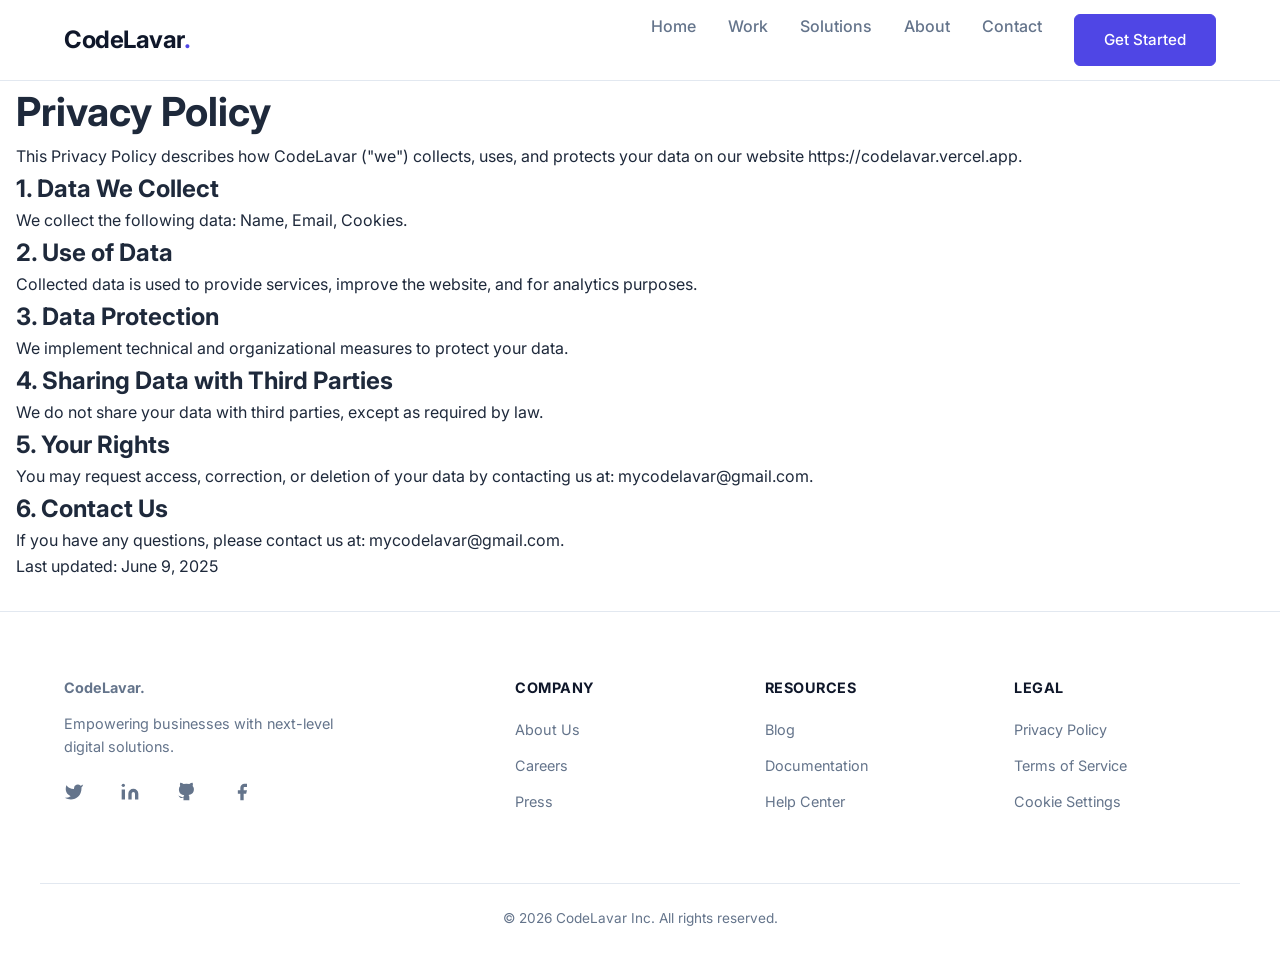
==== privacy-policy.html @ 0c87b5e1 "add privacy policy" ====
<!doctype html>
<html lang="en">
  <head>
    <meta charset="UTF-8" />
    <meta name="viewport" content="width=device-width, initial-scale=1.0" />
    <title>Privacy Policy</title>
    <link
      href="https://fonts.googleapis.com/css2?family=Inter:wght@300;400;600;700&display=swap"
      rel="stylesheet"
    />
    <link rel="stylesheet" href="style.css" />
  </head>
  <body>
    <!-- Navigation -->
    <header id="header">
      <div class="container nav-container">
        <a href="index.html" class="logo">CodeLavar<span class="dot">.</span></a>

        <nav>
          <ul class="nav-links">
            <li><a href="index.html">Home</a></li>
            <li><a href="#samples">Work</a></li>
            <li><a href="index.html#features">Solutions</a></li>
            <li><a href="#about">About</a></li>
            <li><a href="#contact">Contact</a></li>
            <li><a href="#contact" class="btn-primary">Get Started</a></li>
          </ul>
        </nav>

        <button class="hamburger" aria-label="Toggle navigation">
          <span class="bar"></span>
          <span class="bar"></span>
          <span class="bar"></span>
        </button>
      </div>
    </header>
    <main class="privacy-section">
      <h1 class="privacy-heading">Privacy Policy</h1>
      <p>
        This Privacy Policy describes how CodeLavar ("we") collects, uses, and
        protects your data on our website https://codelavar.vercel.app.
      </p>
      <h2>1. Data We Collect</h2>
      <p>We collect the following data: Name, Email, Cookies.</p>
      <h2>2. Use of Data</h2>
      <p>
        Collected data is used to provide services, improve the website, and for
        analytics purposes.
      </p>
      <h2>3. Data Protection</h2>
      <p>
        We implement technical and organizational measures to protect your data.
      </p>
      <h2>4. Sharing Data with Third Parties</h2>
      <p>
        We do not share your data with third parties, except as required by law.
      </p>
      <h2>5. Your Rights</h2>
      <p>
        You may request access, correction, or deletion of your data by
        contacting us at: mycodelavar@gmail.com.
      </p>
      <h2>6. Contact Us</h2>
      <p>
        If you have any questions, please contact us at: mycodelavar@gmail.com.
      </p>
      <p>Last updated: June 9, 2025</p>
    </main>
  </body>

  <!-- Footer -->
  <footer>
    <div class="container footer-grid">
      <!-- Column 1 -->
      <div class="footer-col">
        <a href="#" class="logo-footer">CodeLavar<span class="dot">.</span></a>
        <p>Empowering businesses with next-level digital solutions.</p>

        <!-- Social Media Buttons -->
        <div class="social-links">
          <a href="#" class="social-btn" aria-label="Twitter">
            <svg width="20" height="20" fill="currentColor" viewBox="0 0 24 24">
              <path
                d="M23 3a10.9 10.9 0 0 1-3.14 1.53 4.48 4.48 0 0 0-7.86 3v1A10.66 10.66 0 0 1 3 4s-4 9 5 13a11.64 11.64 0 0 1-7 2c9 5 20 0 20-11.5a4.5 4.5 0 0 0-.08-.83A7.72 7.72 0 0 0 23 3z"
              ></path>
            </svg>
          </a>
          <a href="#" class="social-btn" aria-label="LinkedIn">
            <svg width="20" height="20" fill="currentColor" viewBox="0 0 24 24">
              <path
                d="M16 8a6 6 0 0 1 6 6v7h-4v-7a2 2 0 0 0-2-2 2 2 0 0 0-2 2v7h-4v-7a6 6 0 0 1 6-6z"
              ></path>
              <rect x="2" y="9" width="4" height="12"></rect>
              <circle cx="4" cy="4" r="2"></circle>
            </svg>
          </a>
          <a href="#" class="social-btn" aria-label="GitHub">
            <svg width="20" height="20" fill="currentColor" viewBox="0 0 24 24">
              <path
                d="M9 19c-5 1.5-5-2.5-7-3m14 6v-3.87a3.37 3.37 0 0 0-.94-2.61c3.14-.35 6.44-1.54 6.44-7A5.44 5.44 0 0 0 20 4.77 5.07 5.07 0 0 0 19.91 1S18.73.65 16 2.48a13.38 13.38 0 0 0-7 0C6.27.65 5.09 1 5.09 1A5.07 5.07 0 0 0 5 4.77a5.44 5.44 0 0 0-1.5 3.78c0 5.42 3.3 6.61 6.44 7A3.37 3.37 0 0 0 9 18.13V22"
              ></path>
            </svg>
          </a>
          <a href="#" class="social-btn" aria-label="Facebook">
            <svg width="20" height="20" fill="currentColor" viewBox="0 0 24 24">
              <path
                d="M18 2h-3a5 5 0 0 0-5 5v3H7v4h3v8h4v-8h3l1-4h-4V7a1 1 0 0 1 1-1h3z"
              ></path>
            </svg>
          </a>
        </div>
      </div>

      <!-- Column 2 -->
      <div class="footer-col">
        <h4>Company</h4>
        <a href="#about">About Us</a>
        <a href="#">Careers</a>
        <a href="#">Press</a>
      </div>

      <!-- Column 3 -->
      <div class="footer-col">
        <h4>Resources</h4>
        <a href="#">Blog</a>
        <a href="#">Documentation</a>
        <a href="#">Help Center</a>
      </div>

      <!-- Column 4 -->
      <div class="footer-col">
        <h4>Legal</h4>
        <a href="./privacy-policy.html">Privacy Policy</a>
        <a href="#">Terms of Service</a>
        <a href="#">Cookie Settings</a>
      </div>
    </div>

    <div class="footer-bottom container">
      <p>&copy; <span id="year"></span> CodeLavar Inc. All rights reserved.</p>
    </div>
  </footer>

  <!-- Scroll to Top Button -->
  <a href="#" id="scroll-top" aria-label="Scroll to top">
    <svg
      width="24"
      height="24"
      fill="none"
      stroke="currentColor"
      stroke-width="2"
      viewBox="0 0 24 24"
    >
      <path d="M5 10l7-7m0 0l7 7m-7-7v18"></path>
    </svg>
  </a>

  <script src="script.js"></script>
</html>
---- style.css ----
/* --- Variables & Reset --- */
:root {
    --primary: #4f46e5;
    --primary-hover: #4338ca;
    --dark-bg: #0f172a;
    --light-bg: #f8fafc;
    --text-main: #1e293b;
    --text-muted: #64748b;
    --white: #ffffff;
    --border: #e2e8f0;

    --shadow-sm: 0 1px 2px 0 #0000000d;
    --shadow-md: 0 4px 6px -1px #0000001a, 0 2px 4px -1px #0000000f;
    --shadow-lg: 0 10px 15px -3px #0000001a, 0 4px 6px -2px #0000000d;

    --container-width: 1200px;
    --transition: all 0.3s ease;
}

* {
    margin: 0;
    padding: 0;
    box-sizing: border-box;
}

html {
    scroll-behavior: smooth;
}

body {
    font-family: 'Inter', sans-serif;
    color: var(--text-main);
    background-color: var(--white);
    line-height: 1.6;
    -webkit-font-smoothing: antialiased;
}

a {
    text-decoration: none;
    color: inherit;
}

ul {
    list-style: none;
}

/* --- Utility Classes --- */
.container {
    max-width: var(--container-width);
    margin: 0 auto;
    padding: 0 1.5rem;
}

.btn-primary,
.btn-outline,
.btn-white {
    display: inline-block;
    padding: 0.8rem 1.8rem;
    border-radius: 6px;
    font-weight: 500;
    font-size: 0.95rem;
    transition: var(--transition);
    cursor: pointer;
}

.btn-primary {
    background: var(--primary);
    color: var(--white);
    border: 1px solid var(--primary);
}

.btn-primary:hover {
    background: var(--primary-hover);
    border-color: var(--primary-hover);
    transform: translateY(-1px);
}

.btn-outline {
    background: transparent;
    border: 1px solid rgba(255, 255, 255, 0.3);
    color: var(--white);
    margin-left: 10px;
}

.btn-outline:hover {
    background: rgba(255, 255, 255, 0.1);
    border-color: var(--white);
}

.btn-white {
    background: var(--white);
    color: var(--primary);
    font-weight: 600;
}

.btn-white:hover {
    box-shadow: 0 5px 15px rgba(0, 0, 0, 0.2);
}

/* --- Navigation (Glassmorphism) --- */
header {
    position: fixed;
    width: 100%;
    top: 0;
    z-index: 1000;
    background: rgba(255, 255, 255, 0.9);
    -webkit-backdrop-filter: blur(10px);
    backdrop-filter: blur(10px);
    border-bottom: 1px solid var(--border);
    transition: var(--transition);
}

.nav-container {
    display: flex;
    justify-content: space-between;
    align-items: center;
    height: 80px;
}

.logo {
    font-size: 1.5rem;
    font-weight: 700;
    color: var(--dark-bg);
    letter-spacing: -0.5px;
}

.logo .dot {
    color: var(--primary);
}

.nav-links {
    display: flex;
    gap: 2rem;
}

.nav-links a {
    font-weight: 500;
    color: var(--text-muted);
    transition: var(--transition);
}

.nav-links a:hover {
    color: var(--primary);
}

.nav-links a.btn-primary {
    color: var(--white);
}

/* Mobile Menu Hidden Default */
.hamburger {
    display: none;
    background: none;
    border: none;
    cursor: pointer;
}

.bar {
    display: block;
    width: 25px;
    height: 2px;
    margin: 6px auto;
    background: var(--dark-bg);
    transition: var(--transition);
}

/* --- Hero Section --- */
#hero {
    position: relative;
    height: 100vh;
    min-height: 600px;
    background: var(--dark-bg);
    display: flex;
    align-items: center;
    justify-content: center;
    text-align: center;
    color: var(--white);
    overflow: hidden;
}

/* Abstract Background Shape */
#hero::before {
    content: '';
    position: absolute;
    top: -50%;
    left: -20%;
    width: 80%;
    height: 150%;
    background: radial-gradient(circle, #4f46e526 0%, #0f172a00 70%);
    z-index: 1;
}

.hero-content {
    position: relative;
    z-index: 2;
    max-width: 800px;
}

.tagline {
    display: inline-block;
    background: #ffffff1a;
    padding: 0.4rem 1rem;
    border-radius: 50px;
    font-size: 0.85rem;
    text-transform: uppercase;
    letter-spacing: 1px;
    margin-bottom: 1.5rem;
    color: #cbd5e1;
}

.hero-content h1 {
    font-size: clamp(2.5rem, 5vw, 4rem);
    line-height: 1.1;
    font-weight: 700;
    margin-bottom: 1.5rem;
    letter-spacing: -1px;
}

.hero-content p {
    font-size: 1.25rem;
    color: #94a3b8;
    margin-bottom: 2.5rem;
    font-weight: 300;
}

/* Animations */
.fade-in {
    opacity: 0;
    transform: translateY(20px);
    animation: fadeUp 0.8s forwards;
}

.delay-1 {
    animation-delay: 0.2s;
}

.delay-2 {
    animation-delay: 0.4s;
}

.delay-3 {
    animation-delay: 0.6s;
}

@keyframes fadeUp {
    to {
        opacity: 1;
        transform: translateY(0);
    }
}


/* --- Samples / Showcase Section --- */
#samples {
    padding: 6rem 0;
    background: var(--white);
    /* White background to contrast with Dark Hero and Light Features */
}

/* Optional: Small Badge above title */
.badge {
    display: inline-block;
    background: #e0e7ff;
    color: var(--primary);
    font-size: 0.8rem;
    font-weight: 600;
    padding: 0.3rem 0.8rem;
    border-radius: 20px;
    margin-bottom: 1rem;
    text-transform: uppercase;
    letter-spacing: 0.5px;
}

.samples-grid {
    display: grid;
    grid-template-columns: repeat(auto-fit, minmax(300px, 1fr));
    gap: 2.5rem;
}

.project-card {
    transition: var(--transition);
}

.project-image {
    position: relative;
    border-radius: 12px;
    overflow: hidden;
    box-shadow: var(--shadow-md);
    aspect-ratio: 16/10;
    /* Ensures uniform height */
    margin-bottom: 1.5rem;
}

.project-image img {
    width: 100%;
    height: 100%;
    object-fit: cover;
    transition: transform 0.5s ease;
}

/* Hover Effect: Zoom Image */
.project-card:hover .project-image img {
    transform: scale(1.05);
}

/* Overlay Effect */
.overlay {
    position: absolute;
    top: 0;
    left: 0;
    width: 100%;
    height: 100%;
    background: rgba(15, 23, 42, 0.4);
    opacity: 0;
    display: flex;
    align-items: center;
    justify-content: center;
    transition: var(--transition);
}

.project-card:hover .overlay {
    opacity: 1;
}

.btn-icon {
    width: 50px;
    height: 50px;
    background: var(--white);
    color: var(--primary);
    border-radius: 50%;
    display: flex;
    align-items: center;
    justify-content: center;
    font-size: 1.2rem;
    transform: translateY(20px);
    transition: all 0.4s ease;
}

.project-card:hover .btn-icon {
    transform: translateY(0);
}

.project-info h3 {
    font-size: 1.2rem;
    color: var(--text-main);
    font-weight: 600;
}

.category {
    font-size: 0.85rem;
    color: var(--primary);
    font-weight: 500;
    text-transform: uppercase;
    letter-spacing: 0.5px;
    margin-bottom: 0.5rem;
    display: block;
}

/* --- Features Section --- */
#features {
    padding: 6rem 0;
    background: var(--light-bg);
}

.section-header {
    text-align: center;
    max-width: 600px;
    margin: 0 auto 4rem auto;
}

.section-header h2 {
    font-size: 2.5rem;
    color: var(--dark-bg);
    margin-bottom: 1rem;
}

.section-header .subtitle {
    color: var(--text-muted);
    font-size: 1.1rem;
}

.features-grid {
    display: grid;
    grid-template-columns: repeat(auto-fit, minmax(300px, 1fr));
    gap: 2rem;
}

.card {
    background: var(--white);
    padding: 2.5rem;
    border-radius: 12px;
    border: 1px solid var(--border);
    transition: var(--transition);
}

.card:hover {
    transform: translateY(-5px);
    box-shadow: var(--shadow-lg);
    border-color: var(--primary);
}

.icon-box {
    width: 50px;
    height: 50px;
    background: #eff6ff;
    color: var(--primary);
    display: flex;
    align-items: center;
    justify-content: center;
    border-radius: 10px;
    margin-bottom: 1.5rem;
}

.card h3 {
    font-size: 1.25rem;
    margin-bottom: 0.75rem;
    color: var(--dark-bg);
}

.card p {
    color: var(--text-muted);
    font-size: 0.95rem;
}

/* --- Testimonials Section --- */
#testimonials {
    padding: 6rem 0;
    background: var(--white);
    border-top: 1px solid var(--border);
}

.slider-wrapper {
    position: relative;
    max-width: 1200px;
    margin: 0 auto;
    display: flex;
    align-items: center;
    /* Gap between buttons and track */
    gap: 1rem; 
}

.track-container {
    overflow: hidden;
    width: 100%;
    /* No margins here, handled by wrapper gap */
}

.testimonial-track {
    display: flex;
    padding: 1rem 0 2rem 0; /* Vertical padding for shadow/hover space */
    transition: transform 0.5s ease-in-out;
    width: 100%;
    /* Define the gap between cards here */
    gap: 2rem; 
}

.testimonial-card {
    background: var(--white);
    padding: 2.5rem;
    border-radius: 12px;
    border: 1px solid var(--border);
    box-shadow: var(--shadow-sm);
    display: flex;
    flex-direction: column;
    justify-content: space-between;
    flex-shrink: 0; /* Crucial: Prevents cards from squishing */
    
    /* --- PRECISE WIDTH CALCULATIONS --- */
    /* Formula: (100% - (Total Gaps)) / Number of items */
    
    /* Desktop: 3 items, 2 gaps of 2rem (Total 4rem) */
    width: calc((100% - 4rem) / 3);
}

.testimonial-card:hover {
    transform: translateY(-5px);
    box-shadow: var(--shadow-lg);
    border-color: var(--primary);
    transition: var(--transition);
}

/* Internal Card Styles */
.stars { color: #fbbf24; margin-bottom: 1rem; letter-spacing: 2px; }
.review-text { font-size: 1rem; color: var(--text-main); font-style: italic; line-height: 1.6; margin-bottom: 2rem; }
.client-info { display: flex; align-items: center; gap: 1rem; margin-top: auto; }
.client-info img { width: 45px; height: 45px; border-radius: 50%; object-fit: cover; }
.client-details h4 { font-size: 0.95rem; font-weight: 700; color: var(--dark-bg); }
.client-details p { font-size: 0.8rem; color: var(--text-muted); margin: 0; }

/* Buttons */
.slider-btn {
    background: var(--white);
    border: 1px solid var(--border);
    width: 48px;
    height: 48px;
    border-radius: 50%;
    display: flex;
    align-items: center;
    justify-content: center;
    cursor: pointer;
    color: var(--primary);
    box-shadow: var(--shadow-sm);
    transition: all 0.2s ease;
    flex-shrink: 0;
    z-index: 2;
}

.slider-btn:hover {
    background: var(--primary);
    color: var(--white);
    border-color: var(--primary);
    transform: scale(1.1);
}

/* --- Responsiveness --- */

/* Tablet (2 Items visible) */
@media (max-width: 1024px) {
    .testimonial-card {
        /* 2 items, 1 gap of 2rem */
        width: calc((100% - 2rem) / 2);
    }
}

/* Mobile (1 Item visible) */
@media (max-width: 768px) {
    .slider-wrapper {
        position: relative;
    }
    
    .testimonial-card {
        /* 1 item, 0 gaps */
        width: 100%;
    }

    /* Move buttons to float over the content on mobile to save space */
    .slider-btn {
        position: absolute;
        top: 50%;
        transform: translateY(-50%);
        background: rgba(255, 255, 255, 0.9);
        box-shadow: var(--shadow-md);
    }
    .prev-btn { left: -10px; }
    .next-btn { right: -10px; }
}

/* --- CTA Section --- */
#cta {
    background: var(--primary);
    padding: 5rem 0;
    color: var(--white);
    text-align: center;
}

.cta-content h2 {
    font-size: 2rem;
    margin-bottom: 1rem;
}

.cta-content p {
    margin-bottom: 2rem;
    opacity: 0.9;
}

/* --- Footer --- */
footer {
    background: var(--white);
    border-top: 1px solid var(--border);
    padding-top: 4rem;
    margin-top: auto;
}

.footer-grid {
    display: grid;
    grid-template-columns: 2fr 1fr 1fr 1fr;
    gap: 3rem;
    margin-bottom: 3rem;
}

.logo-footer {
    font-size: 1.5rem;
    font-weight: 700;
    color: var(--dark-bg);
    display: block;
    margin-bottom: 1rem;
}

.footer-col p {
    color: var(--text-muted);
    font-size: 0.9rem;
    max-width: 300px;
}

.footer-col h4 {
    color: var(--dark-bg);
    margin-bottom: 1.2rem;
    font-size: 0.9rem;
    text-transform: uppercase;
    letter-spacing: 0.5px;
}

.footer-col a {
    display: block;
    color: var(--text-muted);
    margin-bottom: 0.8rem;
    font-size: 0.9rem;
    transition: var(--transition);
}

.footer-col a:hover {
    color: var(--primary);
}

.footer-bottom {
    border-top: 1px solid var(--border);
    padding: 1.5rem 1.5rem;
    text-align: center;
    font-size: 0.85rem;
    color: var(--text-muted);
}

/* --- Responsiveness (Mobile First Override) --- */
@media (max-width: 768px) {
    .nav-links {
        position: fixed;
        top: 80px;
        right: -100%;
        height: calc(100vh - 80px);
        width: 100%;
        background: var(--white);
        flex-direction: column;
        align-items: center;
        justify-content: center;
        transition: var(--transition);
        box-shadow: 0 10px 10px #0000001a;
    }

    .nav-links.active {
        right: 0;
    }

    .hamburger {
        display: block;
    }

    .hamburger.active .bar:nth-child(1) {
        transform: translateY(8px) rotate(45deg);
    }

    .hamburger.active .bar:nth-child(2) {
        opacity: 0;
    }

    .hamburger.active .bar:nth-child(3) {
        transform: translateY(-8px) rotate(-45deg);
    }

    .hero-buttons {
        display: flex;
        flex-direction: column;
        gap: 1rem;
    }

    .btn-outline {
        margin-left: 0;
    }

    .footer-grid {
        grid-template-columns: 1fr;
        gap: 2rem;
        text-align: center;
    }

    .footer-col p {
        margin: 0 auto;
    }
}

/* --- Social Media Buttons --- */
.social-links {
    display: flex;
    gap: 1rem;
    margin-top: 1.5rem;
}

.social-btn {
    display: flex;
    align-items: center;
    justify-content: center;
    width: 40px;
    height: 40px;
    transition: all 0.3s ease;
}

.social-btn:hover {
    transform: translateY(-3px);
}

/* Specific Mobile Adjustment for Socials */
@media (max-width: 768px) {
    .social-links {
        justify-content: center;
    }
}

/* --- Scroll to Top Button --- */
#scroll-top {
    position: fixed;
    bottom: 2rem;
    right: 2rem;
    background: var(--primary);
    color: var(--white);
    width: 50px;
    height: 50px;
    border-radius: 50%;
    display: flex;
    align-items: center;
    justify-content: center;
    box-shadow: 0 4px 12px rgba(0,0,0,0.15);
    z-index: 1000;
    
    /* Animation States */
    opacity: 0;
    visibility: hidden;
    transform: translateY(20px);
    transition: all 0.4s ease;
}

/* Active State (added via JS) */
#scroll-top.active {
    opacity: 1;
    visibility: visible;
    transform: translateY(0);
}

#scroll-top:hover {
    background: var(--primary-hover);
    transform: translateY(-5px); /* Lift effect */
    box-shadow: 0 6px 16px rgba(79, 70, 229, 0.3);
}

/* Mobile Adjustment: Move it slightly so it doesn't block content */
@media (max-width: 768px) {
    #scroll-top {
        bottom: 1.5rem;
        right: 1.5rem;
        width: 45px;
        height: 45px;
    }
}


/* --- Page Header (Common for Sub-pages) --- */
.page-header {
    background: var(--dark-bg);
    color: var(--white);
    padding: 120px 0 60px 0; /* Top padding clears fixed nav */
    text-align: center;
}

.page-header h1 { font-size: 3rem; margin-bottom: 1rem; }
.page-header p { color: #94a3b8; font-size: 1.1rem; max-width: 600px; margin: 0 auto; }

/* --- About Page Styles --- */
.about-content { padding: 5rem 0; }

.split-layout {
    display: flex;
    align-items: center;
    gap: 4rem;
}

.about-image img {
    width: 100%;
    border-radius: 12px;
    box-shadow: var(--shadow-lg);
}

.stats-grid {
    display: flex;
    gap: 2rem;
    margin-top: 2rem;
}

.stat-item h3 { font-size: 2rem; color: var(--primary); margin-bottom: 0.2rem; }
.stat-item p { font-size: 0.9rem; font-weight: 600; text-transform: uppercase; color: var(--text-muted); }

/* Team Section */
.team-section { background: var(--light-bg); padding: 5rem 0; }

.team-grid {
    display: grid;
    grid-template-columns: repeat(auto-fit, minmax(250px, 1fr));
    gap: 2rem;
}

.team-card {
    background: var(--white);
    border-radius: 12px;
    overflow: hidden;
    box-shadow: var(--shadow-sm);
    text-align: center;
    transition: var(--transition);
}

.team-card:hover { transform: translateY(-5px); box-shadow: var(--shadow-md); }

.team-card img { width: 100%; height: 250px; object-fit: cover; }

.team-info { padding: 1.5rem; }
.team-info h3 { margin-bottom: 0.5rem; color: var(--dark-bg); }
.team-info p { color: var(--primary); font-size: 0.9rem; font-weight: 500; }

/* --- Contact Page Styles --- */
.contact-section { padding: 5rem 0; background: var(--light-bg); }

.contact-wrapper {
    display: grid;
    grid-template-columns: 2fr 1fr;
    gap: 4rem;
}

/* Form Styles */
.contact-form-container {
    background: var(--white);
    padding: 3rem;
    border-radius: 12px;
    box-shadow: var(--shadow-sm);
}

.contact-form-container h2 { margin-bottom: 1.5rem; }

.form-group { margin-bottom: 1.5rem; }

.form-group label {
    display: block;
    margin-bottom: 0.5rem;
    font-weight: 500;
    font-size: 0.9rem;
}

.form-group input, .form-group textarea {
    width: 100%;
    padding: 0.8rem;
    border: 1px solid var(--border);
    border-radius: 6px;
    font-family: inherit;
    font-size: 1rem;
    transition: var(--transition);
}

.form-group input:focus, .form-group textarea:focus {
    outline: none;
    border-color: var(--primary);
    box-shadow: 0 0 0 3px rgba(79, 70, 229, 0.1);
}

/* Contact Info Box */
.contact-info .info-card {
    background: var(--dark-bg);
    color: var(--white);
    padding: 2.5rem;
    border-radius: 12px;
}

.contact-info h3 { margin-bottom: 1rem; }
.contact-info p { opacity: 0.8; margin-bottom: 2rem; }

.info-item { margin-bottom: 1.5rem; }
.info-item strong { display: block; color: var(--primary); margin-bottom: 0.3rem; }
.info-item p { margin-bottom: 0; opacity: 1; }

/* Responsiveness for Sub-pages */
@media (max-width: 768px) {
    .split-layout { flex-direction: column; }
    .contact-wrapper { grid-template-columns: 1fr; }
    .contact-form-container { padding: 1.5rem; }
}

/* Privacy Policy Styles */
.privacy-heading {
    font-size: 2.5rem;
    /* margin-bottom: 1.5rem; */
    margin-top: 5rem;
}

.privacy-section {
    margin-bottom: 2rem;
    margin-left: 1rem;
    margin-right: 1rem;
    align-items: center;
    justify-content: center;
    
}
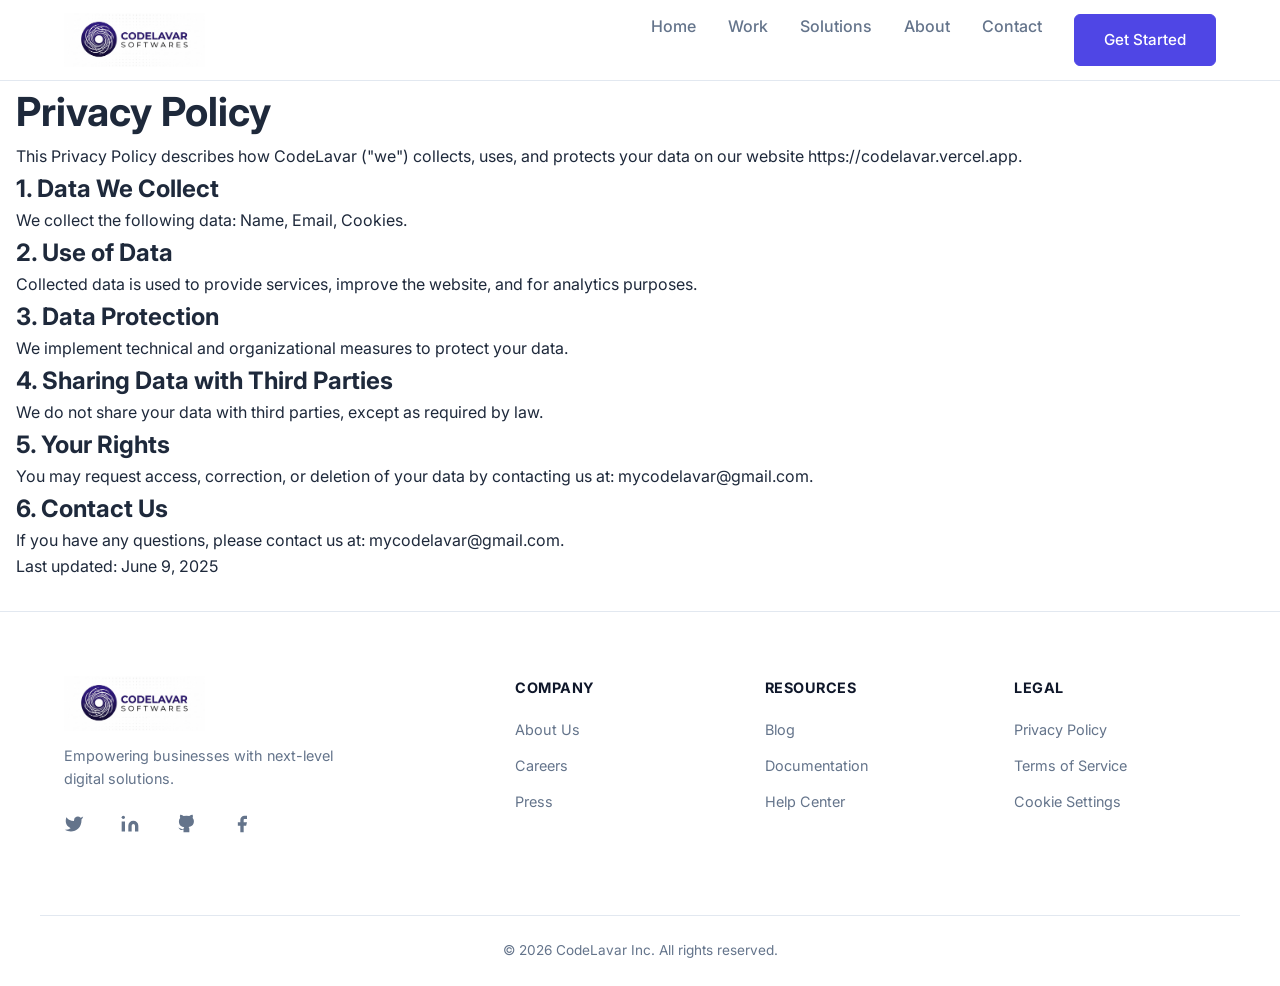
==== commit 30992c86: "update projects" ====
--- a/privacy-policy.html
+++ b/privacy-policy.html
@@ -14,9 +14,9 @@
     <!-- Navigation -->
     <header id="header">
       <div class="container nav-container">
-        <a href="index.html" class="logo">CodeLavar<span class="dot">.</span></a>
+        <a href="index.html" class="logo"><img src="./images/logo.jpeg" alt="CodeLavar Logo"></a>
 
-        <nav>
+        <nav> 
           <ul class="nav-links">
             <li><a href="index.html">Home</a></li>
             <li><a href="#samples">Work</a></li>
@@ -73,7 +73,7 @@
     <div class="container footer-grid">
       <!-- Column 1 -->
       <div class="footer-col">
-        <a href="#" class="logo-footer">CodeLavar<span class="dot">.</span></a>
+        <a href="index.html" class="logo"><img src="./images/logo.jpeg" alt="CodeLavar Logo"></a>
         <p>Empowering businesses with next-level digital solutions.</p>
 
         <!-- Social Media Buttons -->
--- a/style.css
+++ b/style.css
@@ -117,7 +117,7 @@
     height: 80px;
 }
 
-.logo {
+/* .logo {
     font-size: 1.5rem;
     font-weight: 700;
     color: var(--dark-bg);
@@ -126,6 +126,19 @@
 
 .logo .dot {
     color: var(--primary);
+} */
+
+.logo {
+    display: flex;
+    align-items: center;
+    text-decoration: none;
+}
+
+.logo img {
+    height: 55px;
+    width: auto;
+    display: block;
+    object-fit: contain;
 }
 
 .nav-links {
@@ -666,6 +679,10 @@
         margin-left: 0;
     }
 
+    /* .logo-footer {
+        margin-bottom: 1rem;
+    } */
+
     .footer-grid {
         grid-template-columns: 1fr;
         gap: 2rem;
